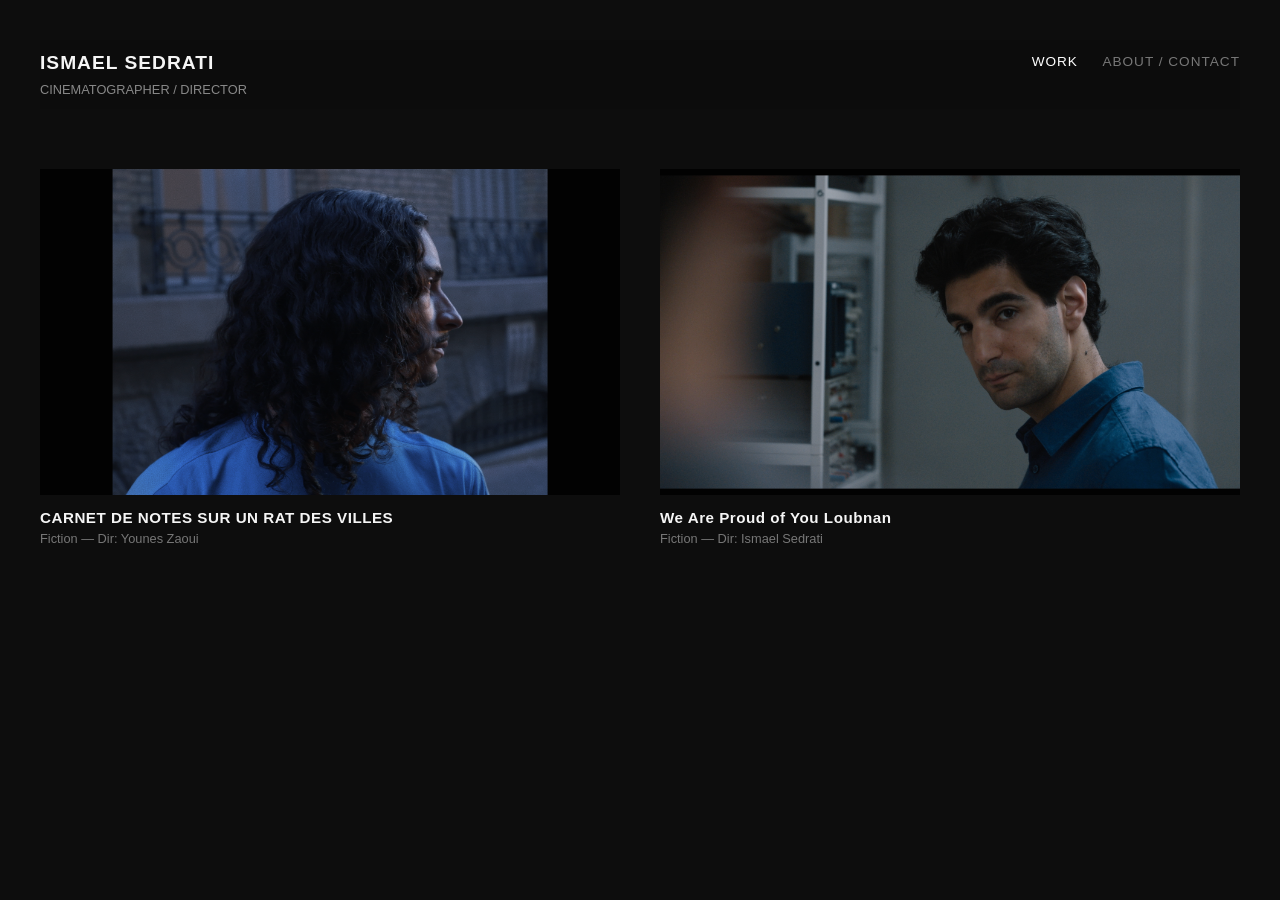
==== index.html @ 2a894cc1 "Add width attribute to about section image" ====
<!DOCTYPE html>
<html lang="fr">
<head>
  <meta charset="UTF-8">
  <meta name="viewport" content="width=device-width, initial-scale=1.0">
  <title>Ismael Sedrati — Cinematographer / Director</title>
  <link rel="stylesheet" href="style.css">
</head>
<body>

  <header class="navbar">
    <div class="brand">
      <a href="#">ISMAEL SEDRATI</a>
      <span class="subtitle">CINEMATOGRAPHER / DIRECTOR</span>
    </div>
    <nav class="nav-links">
      <a href="#work" class="active">WORK</a>
      <a href="#about">ABOUT / CONTACT</a>
    </nav>
  </header>

  <main>
    <!-- Section WORK -->
    <section id="work" class="grid-container">
      
      <!-- Carte Projet 1 -->
      <article class="project-card" data-vimeo-id="123456789">
        <div class="media-wrapper">
          <img src="assets/images/Carnet1.png" alt="Titre du Projet">
          <!-- Optionnel : iframe Vimeo qui se charge au survol/clic -->
        </div>
        <div class="project-info">
          <h2 class="project-title">CARNET DE NOTES SUR UN RAT DES VILLES</h2>
          <p class="project-meta">Fiction — Dir: Younes Zaoui</p>
        </div>
      </article>

      <!-- Carte Projet 2 -->
      <article class="project-card" data-vimeo-id="987654321">
        <div class="media-wrapper">
          <img src="assets/images/Loubnan1.jpg" alt="Titre du Projet 2">
        </div>
        <div class="project-info">
          <h2 class="project-title">We Are Proud of You Loubnan</h2>
          <p class="project-meta">Fiction — Dir: Ismael Sedrati</p>
        </div>
      </article>

    </section>

    <!-- Section ABOUT / CONTACT -->
    <section id="about" class="about-section hidden">
      <div class="about-content">
        <img src="assets/images/Photo_Sedrati_Ismael.jpeg" width="100%">
        <p class="bio">
          Ismael Sedrati is a cinematographer and director living in Paris. 
        </p>
        <div class="contact-details">
          <p><strong>Email:</strong> <a href="mailto:ismaelsedrati@protonmail.com">ismaelsedrati@protonmail.com</a></p>
          <p><strong>Phone:</strong> +33 6 34 36 60 72</p>
          <p><strong>Instagram:</strong> <a href="https://instagram.com" target="_blank">@ismaelsedrati</a></p>
        </div>
      </div>
    </section>
  </main>

  <!-- Modal Lecteur Vidéo (Vimeo Embed) -->
  <div id="video-modal" class="modal hidden">
    <button class="close-btn">&times;</button>
    <div class="modal-content">
      <iframe id="vimeo-player" src="" frameborder="0" allow="autoplay; fullscreen" allowfullscreen></iframe>
    </div>
  </div>

  <script src="script.js"></script>
</body>
</html>
---- style.css ----
/* Reset & Base */
* {
  margin: 0;
  padding: 0;
  box-sizing: border-box;
}

body {
  background-color: #0d0d0d;
  color: #f5f5f5;
  font-family: -apple-system, BlinkMacSystemFont, "Segoe UI", Roboto, Helvetica, Arial, sans-serif;
  line-height: 1.4;
  padding: 40px;
}

a {
  color: inherit;
  text-decoration: none;
}

/* Header & Nav */
.navbar {
  display: flex;
  justify-content: space-between;
  align-items: flex-start;
  margin-bottom: 60px;
  position: sticky;
  top: 0;
  background-color: rgba(13, 13, 13, 0.9);
  padding: 10px 0;
  z-index: 100;
}

.brand a {
  font-size: 1.2rem;
  font-weight: 700;
  letter-spacing: 1px;
}

.subtitle {
  display: block;
  font-size: 0.8rem;
  color: #888;
  margin-top: 4px;
}

.nav-links a {
  margin-left: 20px;
  font-size: 0.85rem;
  letter-spacing: 1px;
  color: #777;
  transition: color 0.3s ease;
}

.nav-links a:hover,
.nav-links a.active {
  color: #fff;
}

/* Portfolio Grid */
.grid-container {
  display: grid;
  grid-template-columns: repeat(auto-fill, minmax(450px, 1fr));
  gap: 40px;
}

.project-card {
  cursor: pointer;
}

.media-wrapper {
  width: 100%;
  aspect-ratio: 16 / 9;
  overflow: hidden;
  background-color: #1a1a1a;
  margin-bottom: 12px;
}

.media-wrapper img {
  width: 100%;
  height: 100%;
  object-fit: cover;
  transition: transform 0.5s ease, opacity 0.3s ease;
  opacity: 0.9;
}

.project-card:hover .media-wrapper img {
  transform: scale(1.02);
  opacity: 1;
}

.project-title {
  font-size: 0.95rem;
  font-weight: 600;
  letter-spacing: 0.5px;
}

.project-meta {
  font-size: 0.8rem;
  color: #777;
  margin-top: 2px;
}

/* About Section */
.hidden {
  display: none !important;
}

.about-section {
  max-width: 600px;
  margin-top: 40px;
}

.bio {
  font-size: 1.1rem;
  color: #ccc;
  margin-bottom: 30px;
}

.contact-details p {
  font-size: 0.9rem;
  margin-bottom: 8px;
  color: #aaa;
}

.contact-details a {
  color: #fff;
}

/* Modal Vidéo */
.modal {
  position: fixed;
  top: 0;
  left: 0;
  width: 100vw;
  height: 100vh;
  background-color: rgba(0, 0, 0, 0.95);
  display: flex;
  justify-content: center;
  align-items: center;
  z-index: 1000;
}

.close-btn {
  position: absolute;
  top: 30px;
  right: 40px;
  background: none;
  border: none;
  color: #fff;
  font-size: 2.5rem;
  cursor: pointer;
}

.modal-content {
  width: 80%;
  max-width: 1100px;
  aspect-ratio: 16 / 9;
}

.modal-content iframe {
  width: 100%;
  height: 100%;
}

/* Mobile responsive */
@media (max-width: 768px) {
  body {
    padding: 20px;
  }
  .grid-container {
    grid-template-columns: 1fr;
    gap: 30px;
  }
}
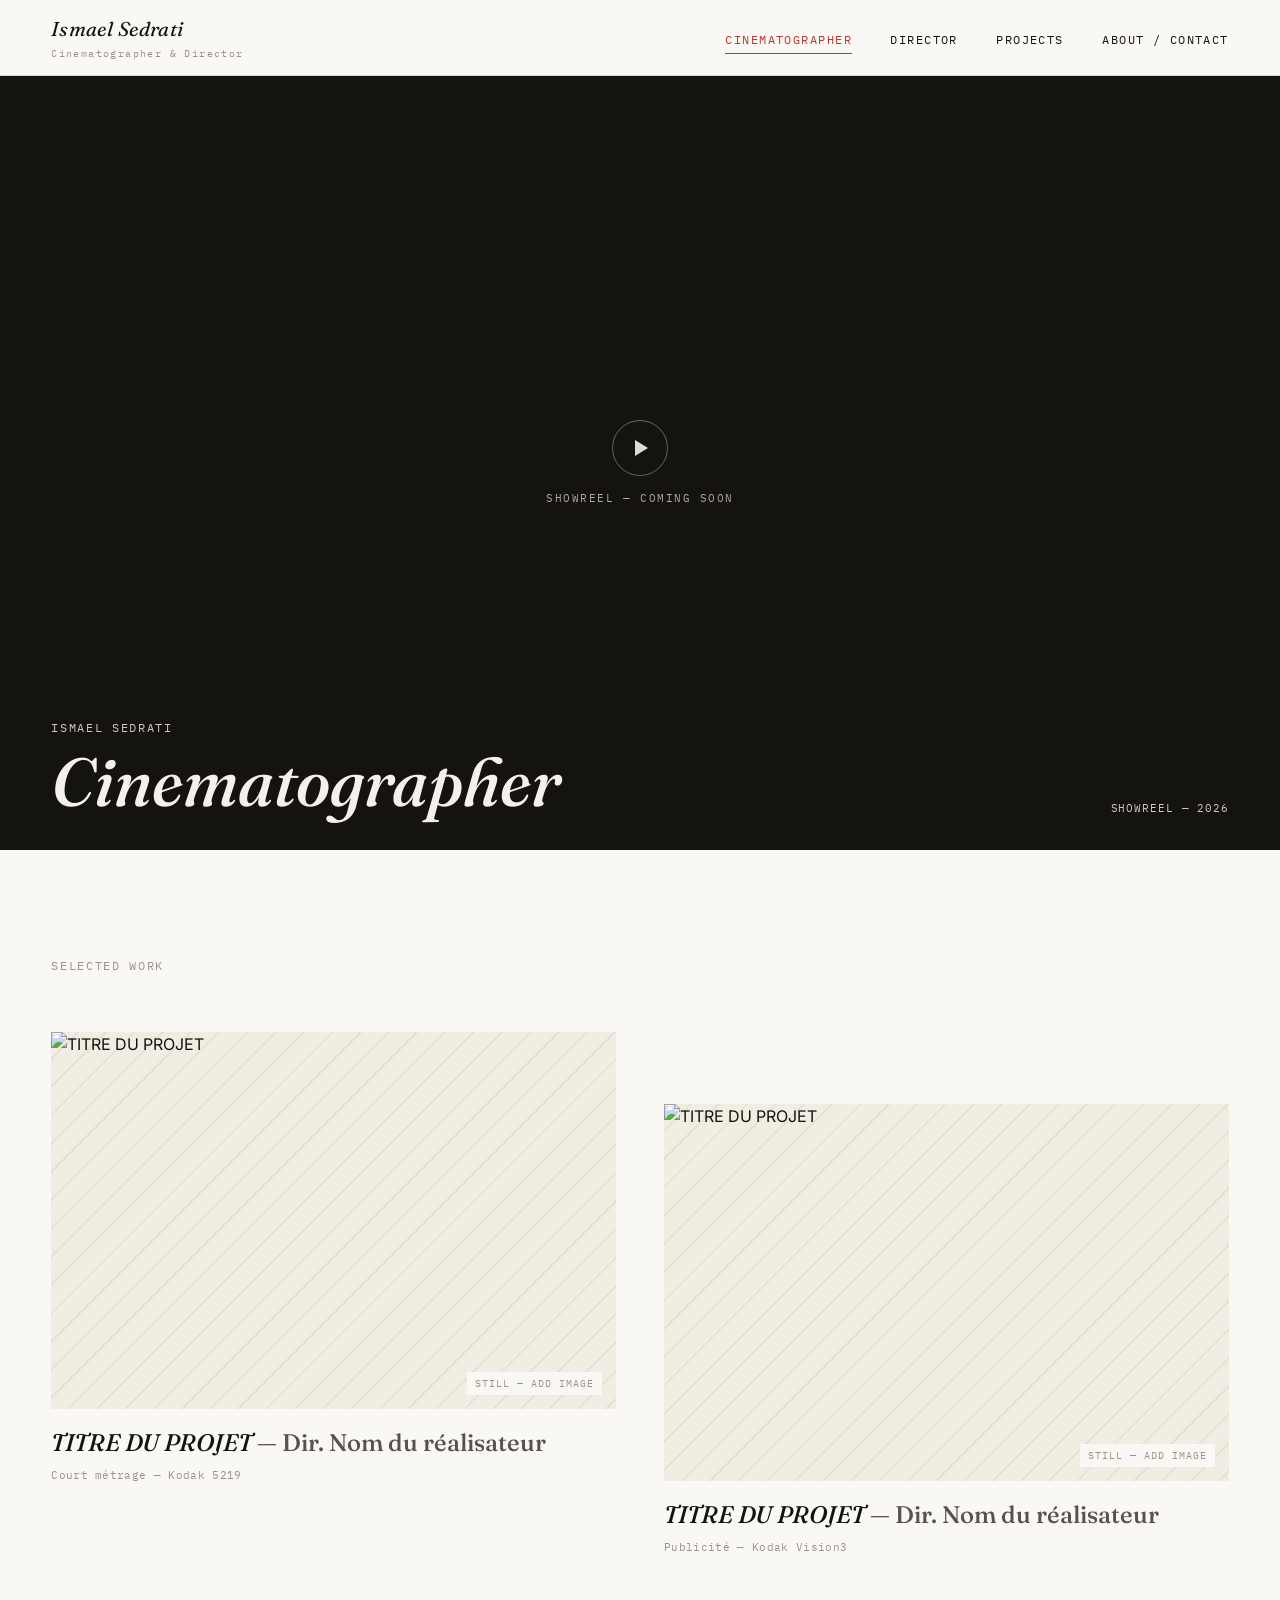
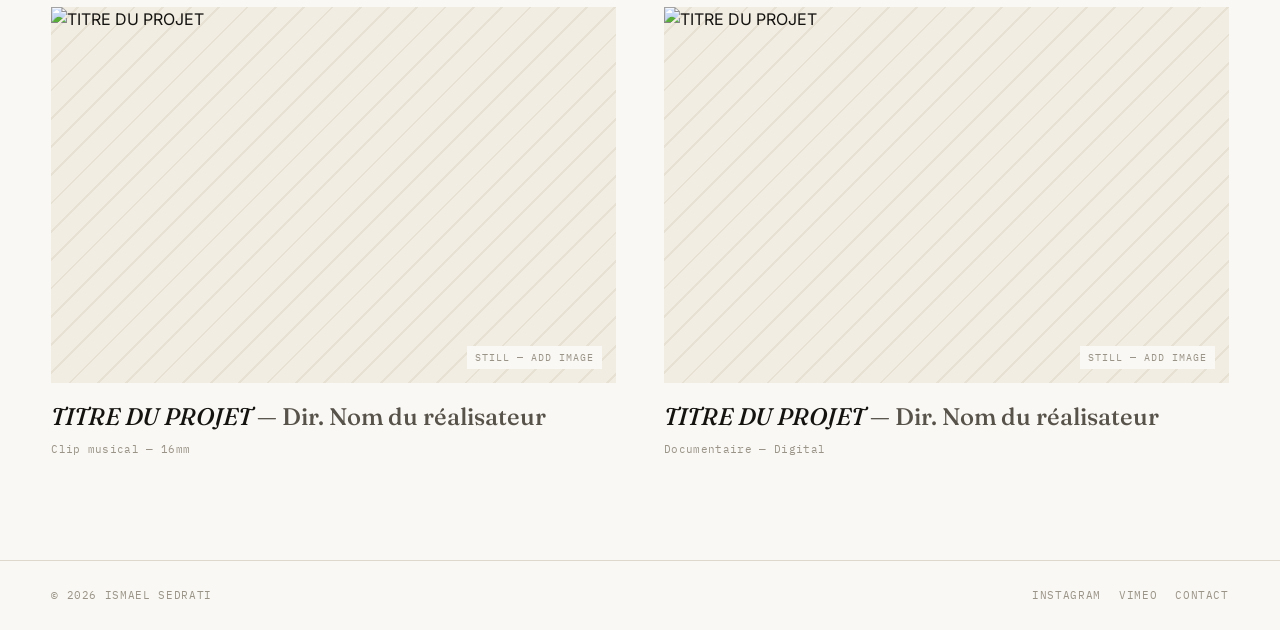
==== commit 0184526a: "Remove 'Projets' heading from selected work section" ====
--- a/index.html
+++ b/index.html
@@ -1,77 +1,72 @@
+
 <!DOCTYPE html>
 <html lang="fr">
 <head>
-  <meta charset="UTF-8">
-  <meta name="viewport" content="width=device-width, initial-scale=1.0">
-  <title>Ismael Sedrati — Cinematographer / Director</title>
-  <link rel="stylesheet" href="style.css">
+<meta charset="UTF-8">
+<meta name="viewport" content="width=device-width, initial-scale=1.0">
+<title>Ismael Sedrati — Cinematographer</title>
+<meta name="description" content="Ismael Sedrati, directeur de la photographie. Bande démo, projets et collaborations.">
+<link rel="preconnect" href="https://fonts.googleapis.com">
+<link rel="preconnect" href="https://fonts.gstatic.com" crossorigin>
+<link href="https://fonts.googleapis.com/css2?family=Fraunces:ital,wght@0,400;0,500;1,500&family=Inter:wght@400;500&family=IBM+Plex+Mono:wght@400;500&display=swap" rel="stylesheet">
+<link rel="stylesheet" href="css/style.css">
 </head>
 <body>
 
-  <header class="navbar">
-    <div class="brand">
-      <a href="#">ISMAEL SEDRATI</a>
-      <span class="subtitle">CINEMATOGRAPHER / DIRECTOR</span>
+<nav class="site-nav">
+  <a class="brand" href="index.html">Ismael Sedrati<span>Cinematographer &amp; Director</span></a>
+  <button class="nav-toggle" aria-expanded="false" aria-label="Menu">Menu</button>
+  <ul class="nav-links">
+    <li><a href="index.html" aria-current="page">Cinematographer</a></li>
+    <li><a href="director.html">Director</a></li>
+    <li><a href="projects.html">Projects</a></li>
+    <li><a href="about.html">About / Contact</a></li>
+  </ul>
+</nav>
+
+<!-- ============ SHOWREEL ============
+  Dépose ton fichier vidéo dans assets/video/showreel.mp4
+  (et idéalement un .webm en plus pour la compatibilité)
+  Tant qu'il n'y a pas de fichier, un écran "Showreel coming soon"
+  s'affiche automatiquement à la place.
+-->
+<header class="hero">
+  <video autoplay muted loop playsinline poster="assets/img/showreel-poster.jpg">
+    <source src="assets/video/showreel.mp4" type="video/mp4">
+  </video>
+  <div class="hero-placeholder">
+    <div class="ring"></div>
+    <span>Showreel — coming soon</span>
+  </div>
+  <div class="hero-copy">
+    <div>
+      <span class="hero-eyebrow">Ismael Sedrati</span>
+      <h1>Cinematographer</h1>
     </div>
-    <nav class="nav-links">
-      <a href="#work" class="active">WORK</a>
-      <a href="#about">ABOUT / CONTACT</a>
-    </nav>
-  </header>
+    <div class="hero-meta">Showreel — 2026</div>
+  </div>
+</header>
 
-  <main>
-    <!-- Section WORK -->
-    <section id="work" class="grid-container">
-      
-      <!-- Carte Projet 1 -->
-      <article class="project-card" data-vimeo-id="123456789">
-        <div class="media-wrapper">
-          <img src="assets/images/Carnet1.png" alt="Titre du Projet">
-          <!-- Optionnel : iframe Vimeo qui se charge au survol/clic -->
-        </div>
-        <div class="project-info">
-          <h2 class="project-title">CARNET DE NOTES SUR UN RAT DES VILLES</h2>
-          <p class="project-meta">Fiction — Dir: Younes Zaoui</p>
-        </div>
-      </article>
+<section class="section">
+  <div class="section-head">
+    <span class="eyebrow">Selected work</span>
+  </div>
+  <div class="work-grid" id="work-grid"></div>
+</section>
 
-      <!-- Carte Projet 2 -->
-      <article class="project-card" data-vimeo-id="987654321">
-        <div class="media-wrapper">
-          <img src="assets/images/Loubnan1.jpg" alt="Titre du Projet 2">
-        </div>
-        <div class="project-info">
-          <h2 class="project-title">We Are Proud of You Loubnan</h2>
-          <p class="project-meta">Fiction — Dir: Ismael Sedrati</p>
-        </div>
-      </article>
+<footer class="site-footer">
+  <span>© <span id="year"></span> Ismael Sedrati</span>
+  <div class="socials">
+    <a href="#" target="_blank" rel="noopener">Instagram</a>
+    <a href="#" target="_blank" rel="noopener">Vimeo</a>
+    <a href="about.html">Contact</a>
+  </div>
+</footer>
 
-    </section>
-
-    <!-- Section ABOUT / CONTACT -->
-    <section id="about" class="about-section hidden">
-      <div class="about-content">
-        <img src="assets/images/Photo_Sedrati_Ismael.jpeg" width="100%">
-        <p class="bio">
-          Ismael Sedrati is a cinematographer and director living in Paris. 
-        </p>
-        <div class="contact-details">
-          <p><strong>Email:</strong> <a href="mailto:ismaelsedrati@protonmail.com">ismaelsedrati@protonmail.com</a></p>
-          <p><strong>Phone:</strong> +33 6 34 36 60 72</p>
-          <p><strong>Instagram:</strong> <a href="https://instagram.com" target="_blank">@ismaelsedrati</a></p>
-        </div>
-      </div>
-    </section>
-  </main>
-
-  <!-- Modal Lecteur Vidéo (Vimeo Embed) -->
-  <div id="video-modal" class="modal hidden">
-    <button class="close-btn">&times;</button>
-    <div class="modal-content">
-      <iframe id="vimeo-player" src="" frameborder="0" allow="autoplay; fullscreen" allowfullscreen></iframe>
-    </div>
-  </div>
-
-  <script src="script.js"></script>
+<script src="data/projects-cinema.js"></script>
+<script src="data/projects-director.js"></script>
+<script src="data/projects-research.js"></script>
+<script src="js/main.js"></script>
+<script>document.getElementById('year').textContent = new Date().getFullYear();</script>
 </body>
 </html>
--- a/css/style.css
+++ b/css/style.css
@@ -0,0 +1,363 @@
+/* =====================================================
+   ISMAEL SEDRATI — Cinematographer / Director
+   Design tokens
+   ===================================================== */
+:root{
+  --paper:        #faf8f4;
+  --paper-raised: #f1ede3;
+  --ink:          #151310;
+  --ink-soft:     #57524a;
+  --ink-faint:    #9a9488;
+  --line:         #ddd7cc;
+  --accent:       #b23a2e;
+
+  --font-display: 'Fraunces', 'Iowan Old Style', Georgia, serif;
+  --font-body:    'Inter', -apple-system, BlinkMacSystemFont, sans-serif;
+  --font-mono:    'IBM Plex Mono', ui-monospace, SFMono-Regular, monospace;
+
+  --nav-h: 76px;
+  --gutter: clamp(20px, 4vw, 56px);
+  --maxw: 1320px;
+}
+
+*,*::before,*::after{ box-sizing:border-box; }
+html{ scroll-behavior:smooth; }
+body{
+  margin:0;
+  background:var(--paper);
+  color:var(--ink);
+  font-family:var(--font-body);
+  font-size:16px;
+  line-height:1.5;
+  -webkit-font-smoothing:antialiased;
+}
+img,video{ display:block; max-width:100%; }
+a{ color:inherit; text-decoration:none; }
+ul{ list-style:none; margin:0; padding:0; }
+button{ font:inherit; background:none; border:0; cursor:pointer; color:inherit; }
+
+.eyebrow{
+  font-family:var(--font-mono);
+  font-size:12px;
+  letter-spacing:.14em;
+  text-transform:uppercase;
+  color:var(--ink-faint);
+}
+
+/* focus visibility */
+a:focus-visible, button:focus-visible{
+  outline:2px solid var(--accent);
+  outline-offset:3px;
+}
+
+@media (prefers-reduced-motion: reduce){
+  *{ animation-duration:.001ms !important; transition-duration:.001ms !important; scroll-behavior:auto !important; }
+}
+
+/* =====================================================
+   NAV
+   ===================================================== */
+.site-nav{
+  position:sticky; top:0; z-index:50;
+  height:var(--nav-h);
+  display:flex; align-items:center; justify-content:space-between;
+  padding:0 var(--gutter);
+  background:rgba(250,248,244,.92);
+  backdrop-filter:blur(6px);
+  border-bottom:1px solid var(--line);
+}
+.site-nav .brand{
+  font-family:var(--font-display);
+  font-style:italic;
+  font-size:20px;
+  letter-spacing:.01em;
+}
+.site-nav .brand span{
+  display:block;
+  font-family:var(--font-mono);
+  font-style:normal;
+  font-size:10px;
+  letter-spacing:.14em;
+  color:var(--ink-faint);
+  margin-top:2px;
+}
+.nav-links{ display:flex; gap:clamp(18px,3vw,40px); }
+.nav-links a{
+  font-family:var(--font-mono);
+  font-size:12px;
+  letter-spacing:.12em;
+  text-transform:uppercase;
+  padding:6px 0;
+  border-bottom:1px solid transparent;
+  transition:border-color .2s ease, color .2s ease;
+}
+.nav-links a:hover,
+.nav-links a[aria-current="page"]{
+  color:var(--accent);
+  border-color:var(--accent);
+}
+.nav-toggle{ display:none; }
+
+@media (max-width: 720px){
+  .nav-links{
+    position:fixed; inset:var(--nav-h) 0 0 0;
+    background:var(--paper);
+    flex-direction:column; gap:0;
+    padding:8px var(--gutter);
+    transform:translateY(-8px);
+    opacity:0; pointer-events:none;
+    transition:opacity .2s ease, transform .2s ease;
+  }
+  .nav-links.is-open{ opacity:1; pointer-events:auto; transform:translateY(0); }
+  .nav-links a{
+    padding:16px 0; border-bottom:1px solid var(--line); width:100%;
+  }
+  .nav-toggle{
+    display:block; font-family:var(--font-mono); font-size:12px; letter-spacing:.1em; text-transform:uppercase;
+  }
+}
+
+/* =====================================================
+   HERO / SHOWREEL (index.html)
+   ===================================================== */
+.hero{
+  position:relative;
+  height:min(86vh, 900px);
+  min-height:460px;
+  overflow:hidden;
+  background:var(--ink);
+}
+.hero video{
+  position:absolute; inset:0;
+  width:100%; height:100%; object-fit:cover;
+  opacity:.92;
+}
+.hero::after{
+  content:"";
+  position:absolute; inset:0;
+  background:linear-gradient(180deg, rgba(21,19,16,0) 40%, rgba(21,19,16,.75) 100%);
+}
+.hero-copy{
+  position:absolute; left:var(--gutter); right:var(--gutter); bottom:34px;
+  z-index:2;
+  display:flex; align-items:flex-end; justify-content:space-between; gap:24px;
+  color:#f4f1ea;
+}
+.hero-copy h1{
+  margin:0;
+  font-family:var(--font-display);
+  font-style:italic;
+  font-weight:500;
+  font-size:clamp(32px, 5.4vw, 68px);
+  line-height:1.02;
+}
+.hero-copy .hero-eyebrow{
+  font-family:var(--font-mono);
+  font-size:12px; letter-spacing:.14em; text-transform:uppercase;
+  color:#cfc9bd; margin-bottom:10px; display:block;
+}
+.hero-meta{
+  font-family:var(--font-mono);
+  font-size:11px; letter-spacing:.08em; text-transform:uppercase;
+  color:#cfc9bd; text-align:right; white-space:nowrap;
+}
+
+/* placeholder state when no reel file is present yet */
+.hero.hero--noreel video{ display:none; }
+.hero.hero--noreel{
+  background:
+    repeating-linear-gradient(90deg, rgba(21,19,16,.9) 0 14px, rgba(21,19,16,.78) 14px 16px),
+    var(--ink);
+}
+.hero-placeholder{
+  position:absolute; inset:0;
+  display:none;
+  align-items:center; justify-content:center; flex-direction:column; gap:14px;
+  color:#cfc9bd;
+}
+.hero.hero--noreel .hero-placeholder{ display:flex; }
+.hero-placeholder .ring{
+  width:56px; height:56px; border-radius:50%;
+  border:1px solid rgba(244,241,234,.4);
+  display:flex; align-items:center; justify-content:center;
+}
+.hero-placeholder .ring::before{
+  content:"";
+  border-style:solid; border-width:8px 0 8px 13px;
+  border-color:transparent transparent transparent #f4f1ea;
+  margin-left:3px;
+}
+.hero-placeholder span{
+  font-family:var(--font-mono); font-size:11px; letter-spacing:.14em; text-transform:uppercase;
+}
+
+/* =====================================================
+   SECTION HEADINGS
+   ===================================================== */
+.section{ padding:clamp(56px,8vw,110px) var(--gutter); max-width:var(--maxw); margin:0 auto; }
+.section-head{ margin-bottom:clamp(30px,5vw,56px); }
+.section-head h2{
+  font-family:var(--font-display); font-style:italic; font-weight:500;
+  font-size:clamp(28px,4vw,44px); margin:8px 0 0;
+}
+
+/* =====================================================
+   CINEMATOGRAPHY GRID
+   ===================================================== */
+.work-grid{
+  display:grid; grid-template-columns:repeat(2,1fr);
+  gap:clamp(28px,4vw,56px) clamp(24px,4vw,48px);
+}
+@media (max-width:820px){ .work-grid{ grid-template-columns:1fr; } }
+.work-grid .project-card:nth-child(3n+2){ margin-top:clamp(0px,8vw,72px); }
+
+.still-wrap{
+  position:relative;
+  aspect-ratio:3/2;
+  overflow:hidden;
+  background:var(--paper-raised);
+}
+.still-wrap img, .still-wrap video{
+  position:absolute; inset:0; width:100%; height:100%; object-fit:cover;
+}
+.still-wrap .still{ transition:opacity .35s ease; }
+.still-wrap .preview{ opacity:0; transition:opacity .35s ease; }
+.project-card:hover .preview{ opacity:1; }
+.project-card:hover .still{ opacity:0; }
+
+.still-wrap.is-placeholder{
+  background:
+    repeating-linear-gradient(135deg, var(--paper-raised) 0 18px, #e7e1d3 18px 20px);
+}
+.still-wrap.is-placeholder::before{
+  content:"STILL — ADD IMAGE";
+  position:absolute; inset:auto 14px 14px auto;
+  font-family:var(--font-mono); font-size:10px; letter-spacing:.1em;
+  color:var(--ink-faint); background:var(--paper); padding:4px 8px;
+}
+.still-wrap .play-tag{
+  position:absolute; top:14px; right:14px;
+  font-family:var(--font-mono); font-size:10px; letter-spacing:.1em; text-transform:uppercase;
+  color:#f4f1ea; background:rgba(21,19,16,.55); padding:4px 8px;
+  opacity:0; transition:opacity .25s ease;
+}
+.project-card:hover .play-tag{ opacity:1; }
+
+.project-card a.card-link{ display:block; }
+.project-meta{ padding-top:16px; }
+.project-meta h3{
+  font-family:var(--font-display); font-style:italic; font-weight:500;
+  font-size:clamp(19px,2vw,24px); margin:0 0 4px;
+}
+.project-meta .director-credit{ color:var(--ink-soft); font-style:normal; }
+.project-meta .tech{
+  font-family:var(--font-mono); font-size:11px; letter-spacing:.03em;
+  color:var(--ink-faint); margin-top:6px;
+}
+
+/* =====================================================
+   DIRECTOR — feature blocks
+   ===================================================== */
+.feature{
+  display:grid; grid-template-columns:1.1fr .9fr;
+  gap:clamp(28px,5vw,64px);
+  align-items:center;
+  padding:clamp(44px,7vw,84px) 0;
+  border-top:1px solid var(--line);
+}
+.feature:first-of-type{ border-top:0; }
+.feature:nth-of-type(even){ direction:rtl; }
+.feature:nth-of-type(even) > *{ direction:ltr; }
+@media (max-width:860px){
+  .feature{ grid-template-columns:1fr; direction:ltr !important; }
+}
+.feature .still-wrap{ aspect-ratio:16/10; }
+.feature-tag{
+  display:inline-block;
+  font-family:var(--font-mono); font-size:10px; letter-spacing:.12em; text-transform:uppercase;
+  color:var(--accent); border:1px solid var(--accent);
+  padding:5px 10px; margin-bottom:16px;
+}
+.feature h3{
+  font-family:var(--font-display); font-style:italic; font-weight:500;
+  font-size:clamp(26px,3.4vw,40px); margin:0 0 16px; line-height:1.05;
+}
+.feature p.synopsis{ color:var(--ink-soft); max-width:46ch; margin:0 0 22px; }
+.feature .view-link{
+  font-family:var(--font-mono); font-size:12px; letter-spacing:.08em; text-transform:uppercase;
+  border-bottom:1px solid var(--ink); padding-bottom:2px;
+}
+.feature .view-link:hover{ color:var(--accent); border-color:var(--accent); }
+
+/* =====================================================
+   SLATE — technical credits block (signature element)
+   ===================================================== */
+.slate{
+  border:1px solid var(--line);
+  padding:18px 20px;
+  display:grid; grid-template-columns:repeat(auto-fit, minmax(140px,1fr));
+  gap:14px 20px;
+  background:var(--paper-raised);
+  margin:18px 0 0;
+}
+.slate .field .k{
+  font-family:var(--font-mono); font-size:10px; letter-spacing:.1em; text-transform:uppercase;
+  color:var(--ink-faint); display:block; margin-bottom:4px;
+}
+.slate .field .v{ font-family:var(--font-mono); font-size:13px; }
+
+/* =====================================================
+   PROJECT DETAIL (project.html)
+   ===================================================== */
+.detail-head{ padding:44px var(--gutter) 0; max-width:var(--maxw); margin:0 auto; }
+.back-link{
+  font-family:var(--font-mono); font-size:11px; letter-spacing:.1em; text-transform:uppercase;
+  color:var(--ink-soft);
+}
+.back-link:hover{ color:var(--accent); }
+.detail-head h1{
+  font-family:var(--font-display); font-style:italic; font-weight:500;
+  font-size:clamp(32px,5vw,56px); margin:18px 0 6px;
+}
+.detail-head .director-credit{ color:var(--ink-soft); font-family:var(--font-display); font-size:clamp(16px,2vw,20px); }
+.detail-synopsis{ max-width:62ch; color:var(--ink-soft); margin:18px 0 0; }
+.detail-gallery{
+  padding:clamp(40px,6vw,72px) var(--gutter);
+  max-width:var(--maxw); margin:0 auto;
+  display:flex; flex-direction:column; gap:clamp(20px,3vw,36px);
+}
+.detail-gallery .still-wrap{ aspect-ratio:auto; height:clamp(280px,60vh,720px); }
+
+/* =====================================================
+   ABOUT / CONTACT
+   ===================================================== */
+.about-grid{
+  display:grid; grid-template-columns:1fr 1fr; gap:clamp(30px,6vw,80px);
+  align-items:start;
+}
+@media (max-width:760px){ .about-grid{ grid-template-columns:1fr; } }
+.about-grid p{ color:var(--ink-soft); max-width:52ch; }
+.about-grid .portrait{ aspect-ratio:4/5; }
+.contact-list{ margin-top:28px; }
+.contact-list li{
+  border-top:1px solid var(--line);
+  padding:14px 0;
+  display:flex; justify-content:space-between; align-items:baseline;
+}
+.contact-list li:last-child{ border-bottom:1px solid var(--line); }
+.contact-list .k{ font-family:var(--font-mono); font-size:11px; letter-spacing:.1em; text-transform:uppercase; color:var(--ink-faint); }
+.contact-list a{ font-family:var(--font-display); font-style:italic; font-size:18px; }
+.contact-list a:hover{ color:var(--accent); }
+
+/* =====================================================
+   FOOTER
+   ===================================================== */
+.site-footer{
+  border-top:1px solid var(--line);
+  padding:26px var(--gutter);
+  display:flex; justify-content:space-between; align-items:center; gap:16px; flex-wrap:wrap;
+  font-family:var(--font-mono); font-size:11px; letter-spacing:.06em; text-transform:uppercase;
+  color:var(--ink-faint);
+}
+.site-footer .socials{ display:flex; gap:18px; }
+.site-footer a:hover{ color:var(--accent); }
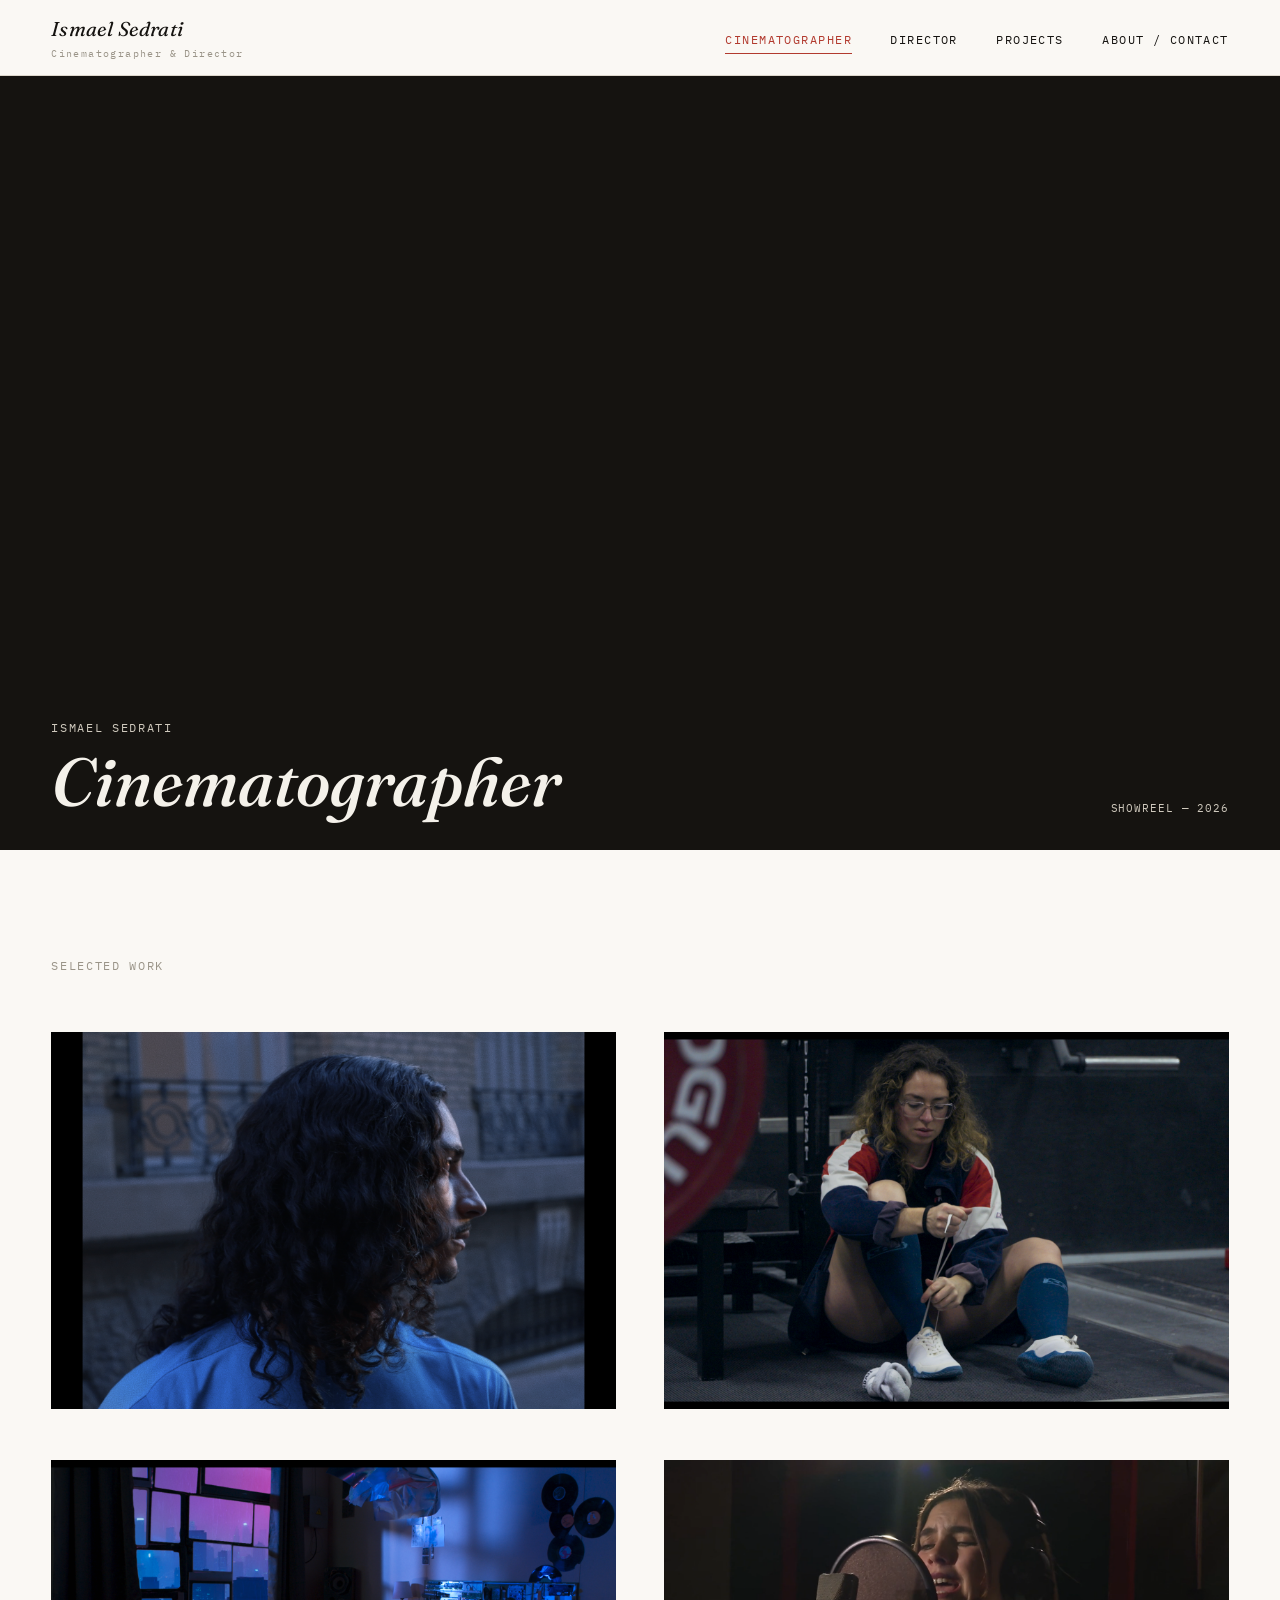
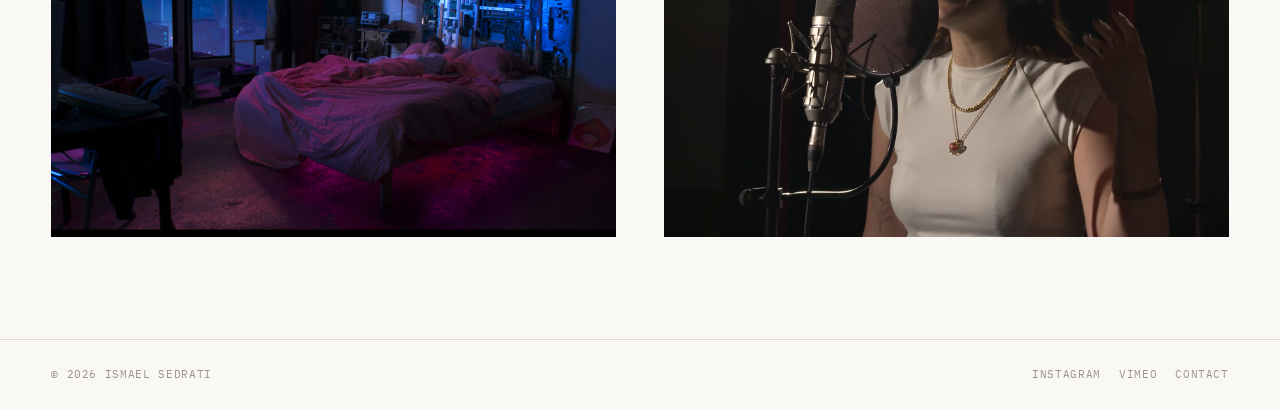
==== commit 268bd654: "Replace video tag with Vimeo iframe for showreel" ====
--- a/index.html
+++ b/index.html
@@ -31,9 +31,12 @@
   s'affiche automatiquement à la place.
 -->
 <header class="hero">
-  <video autoplay muted loop playsinline poster="assets/img/showreel-poster.jpg">
-    <source src="assets/video/showreel.mp4" type="video/mp4">
-  </video>
+<iframe
+  src="https://player.vimeo.com/video/1223077782?background=1&autoplay=1&loop=1&muted=1"
+  frameborder="0"
+  allow="autoplay; fullscreen"
+  title="Showreel">
+</iframe>
   <div class="hero-placeholder">
     <div class="ring"></div>
     <span>Showreel — coming soon</span>
--- a/css/style.css
+++ b/css/style.css
@@ -209,7 +209,6 @@
   gap:clamp(28px,4vw,56px) clamp(24px,4vw,48px);
 }
 @media (max-width:820px){ .work-grid{ grid-template-columns:1fr; } }
-.work-grid .project-card:nth-child(3n+2){ margin-top:clamp(0px,8vw,72px); }
 
 .still-wrap{
   position:relative;
@@ -326,8 +325,19 @@
   max-width:var(--maxw); margin:0 auto;
   display:flex; flex-direction:column; gap:clamp(20px,3vw,36px);
 }
-.detail-gallery .still-wrap{ aspect-ratio:auto; height:clamp(280px,60vh,720px); }
-
+.detail-gallery .still-wrap{
+  position:static;
+  height:auto;
+  aspect-ratio:auto;
+  background:none;
+}
+.detail-gallery .still-wrap img,
+.detail-gallery .still-wrap video{
+  position:static;
+  width:100%;
+  height:auto;
+  object-fit:contain;
+}
 /* =====================================================
    ABOUT / CONTACT
    ===================================================== */
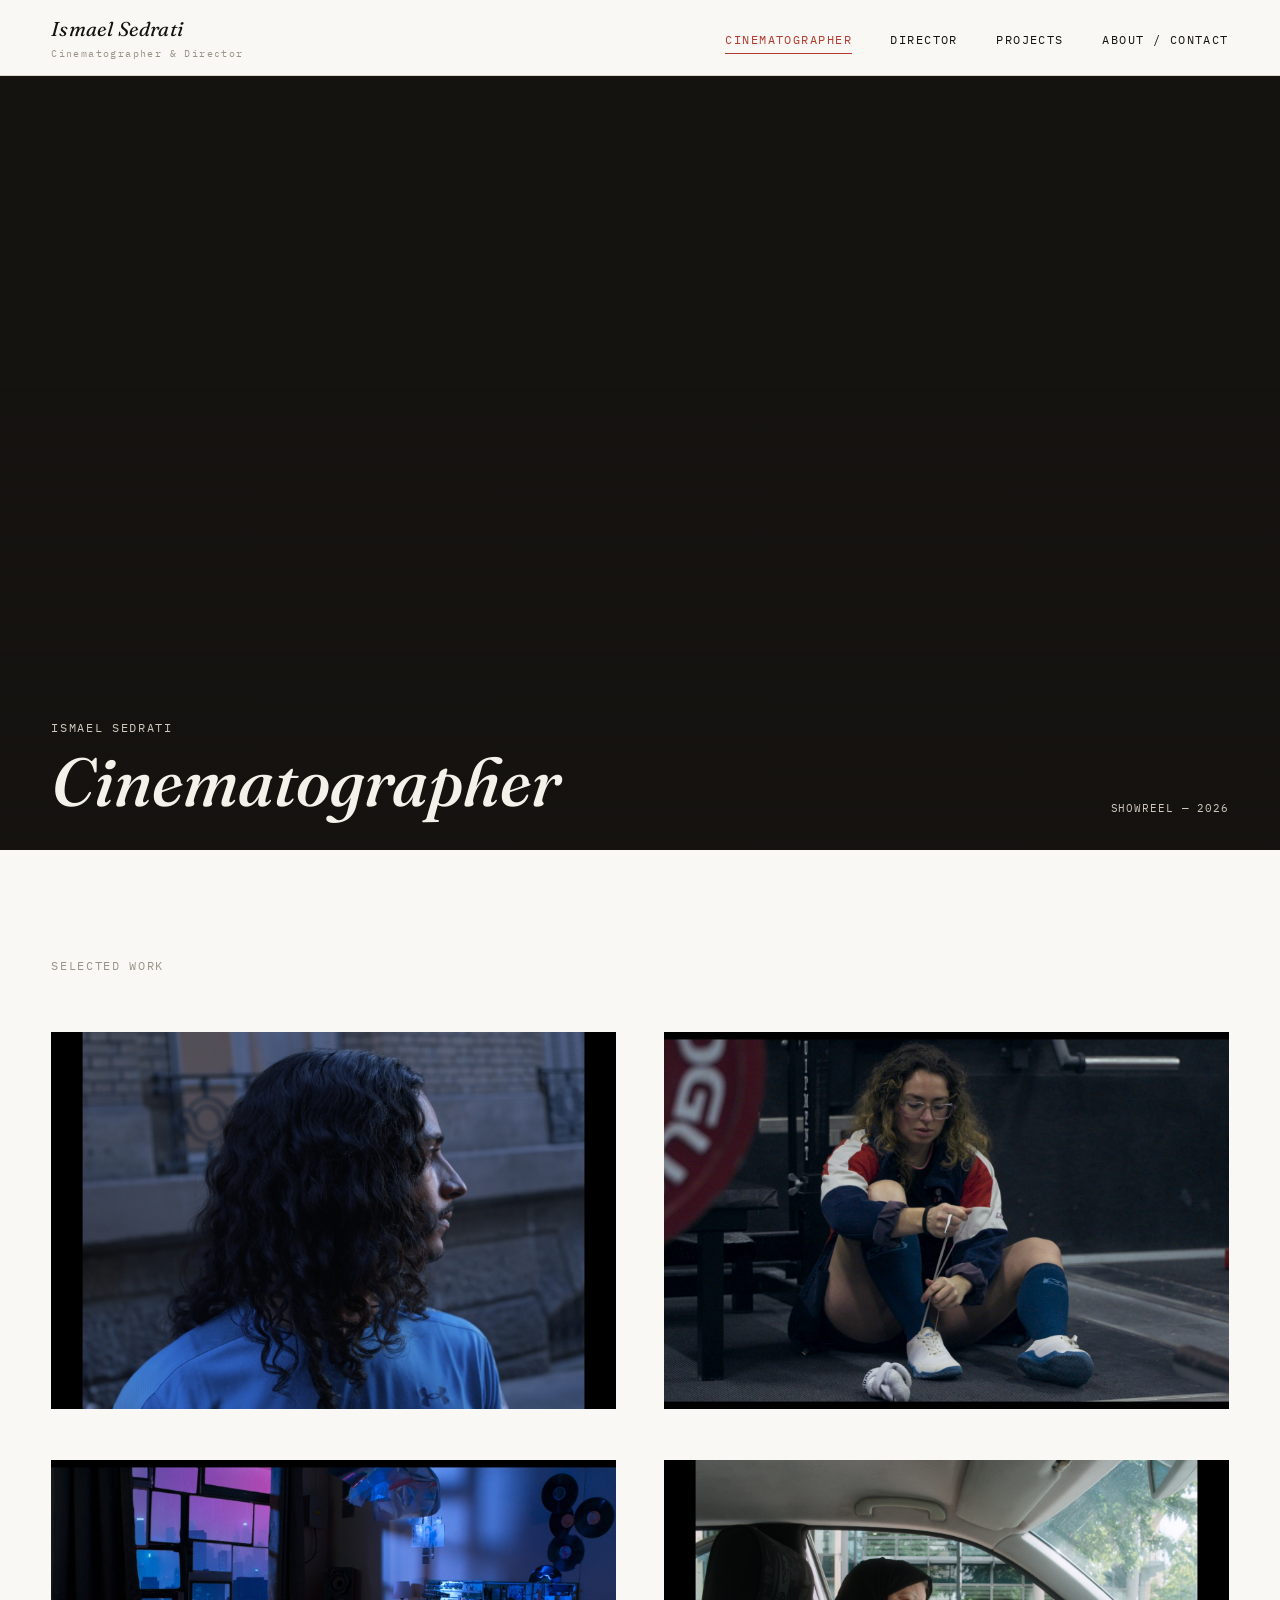
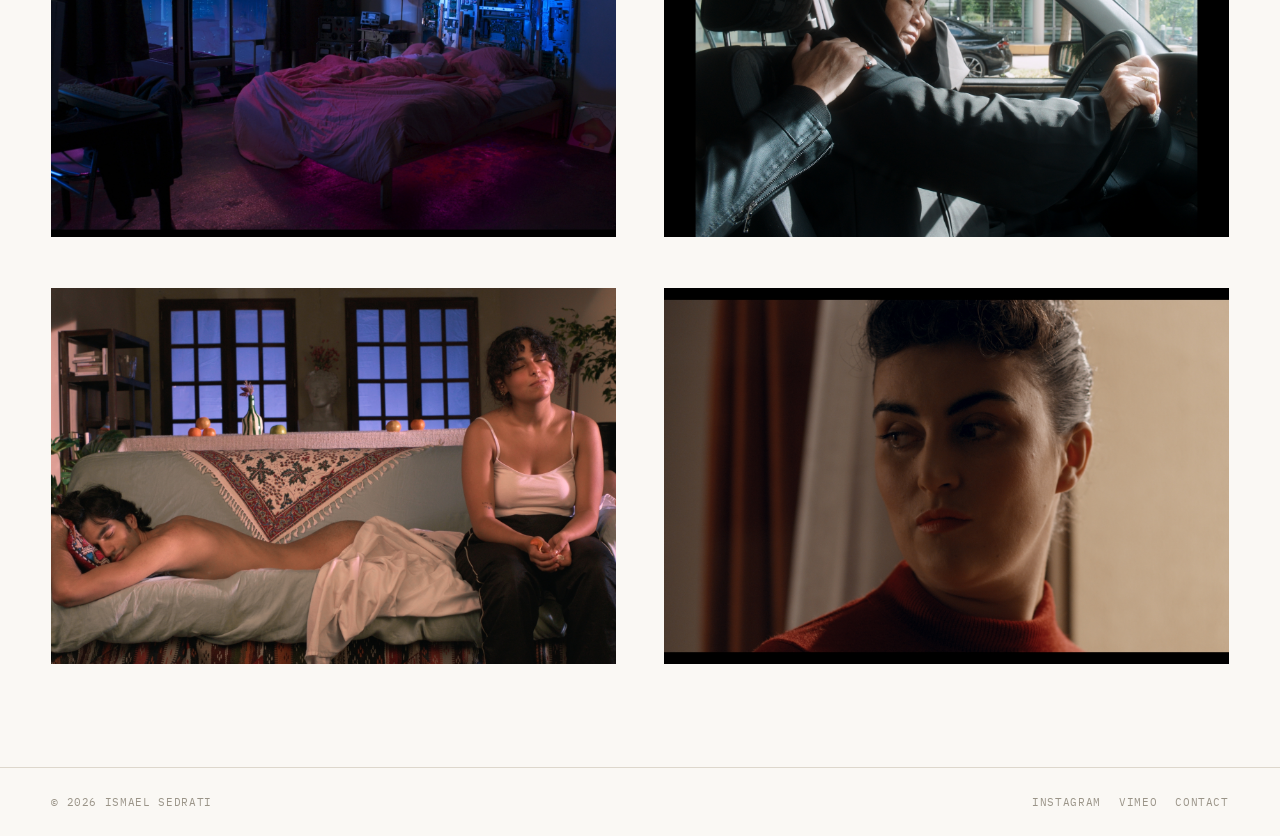
==== commit 2ebf24e0: "Change Vimeo iframe background parameter to 0" ====
--- a/index.html
+++ b/index.html
@@ -32,7 +32,7 @@
 -->
 <header class="hero">
 <iframe
-  src="https://player.vimeo.com/video/1223077782?background=1&autoplay=1&loop=1&muted=1"
+  src="https://player.vimeo.com/video/1223077782?background=0&autoplay=1&loop=1&muted=1"
   frameborder="0"
   allow="autoplay; fullscreen"
   title="Showreel">
--- a/css/style.css
+++ b/css/style.css
@@ -62,8 +62,6 @@
   height:var(--nav-h);
   display:flex; align-items:center; justify-content:space-between;
   padding:0 var(--gutter);
-  background:rgba(250,248,244,.92);
-  backdrop-filter:blur(6px);
   border-bottom:1px solid var(--line);
 }
 .site-nav .brand{
@@ -112,6 +110,14 @@
   .nav-links a{
     padding:16px 0; border-bottom:1px solid var(--line); width:100%;
   }
+  .nav-links a{
+  border-left:3px solid transparent;
+  padding-left:10px;
+   }
+   .nav-links a[aria-current="page"]{
+     border-bottom-color:var(--line);
+     border-left-color:var(--accent);
+   } 
   .nav-toggle{
     display:block; font-family:var(--font-mono); font-size:12px; letter-spacing:.1em; text-transform:uppercase;
   }
@@ -127,10 +133,10 @@
   overflow:hidden;
   background:var(--ink);
 }
-.hero video{
+.hero iframe{
   position:absolute; inset:0;
   width:100%; height:100%; object-fit:cover;
-  opacity:.92;
+  opacity:.92; border:0;
 }
 .hero::after{
   content:"";
@@ -222,7 +228,6 @@
 .still-wrap .still{ transition:opacity .35s ease; }
 .still-wrap .preview{ opacity:0; transition:opacity .35s ease; }
 .project-card:hover .preview{ opacity:1; }
-.project-card:hover .still{ opacity:0; }
 
 .still-wrap.is-placeholder{
   background:
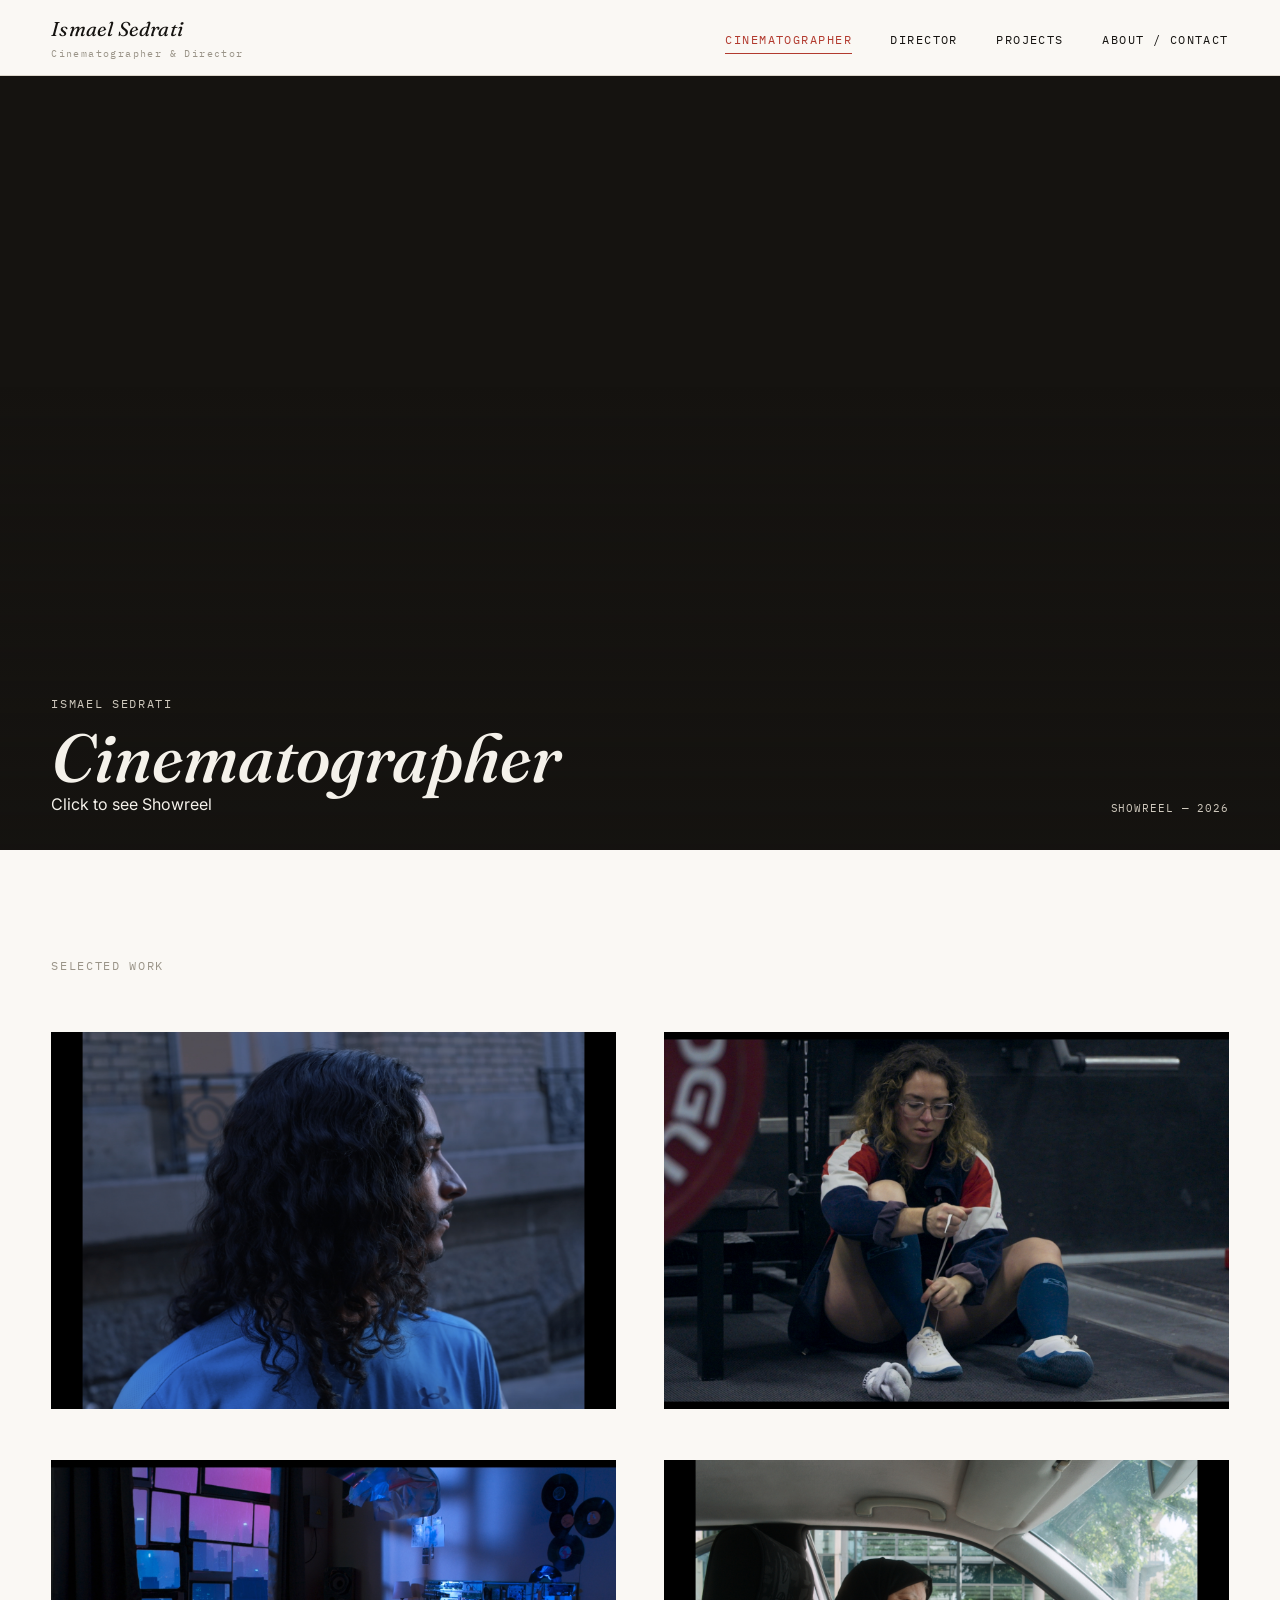
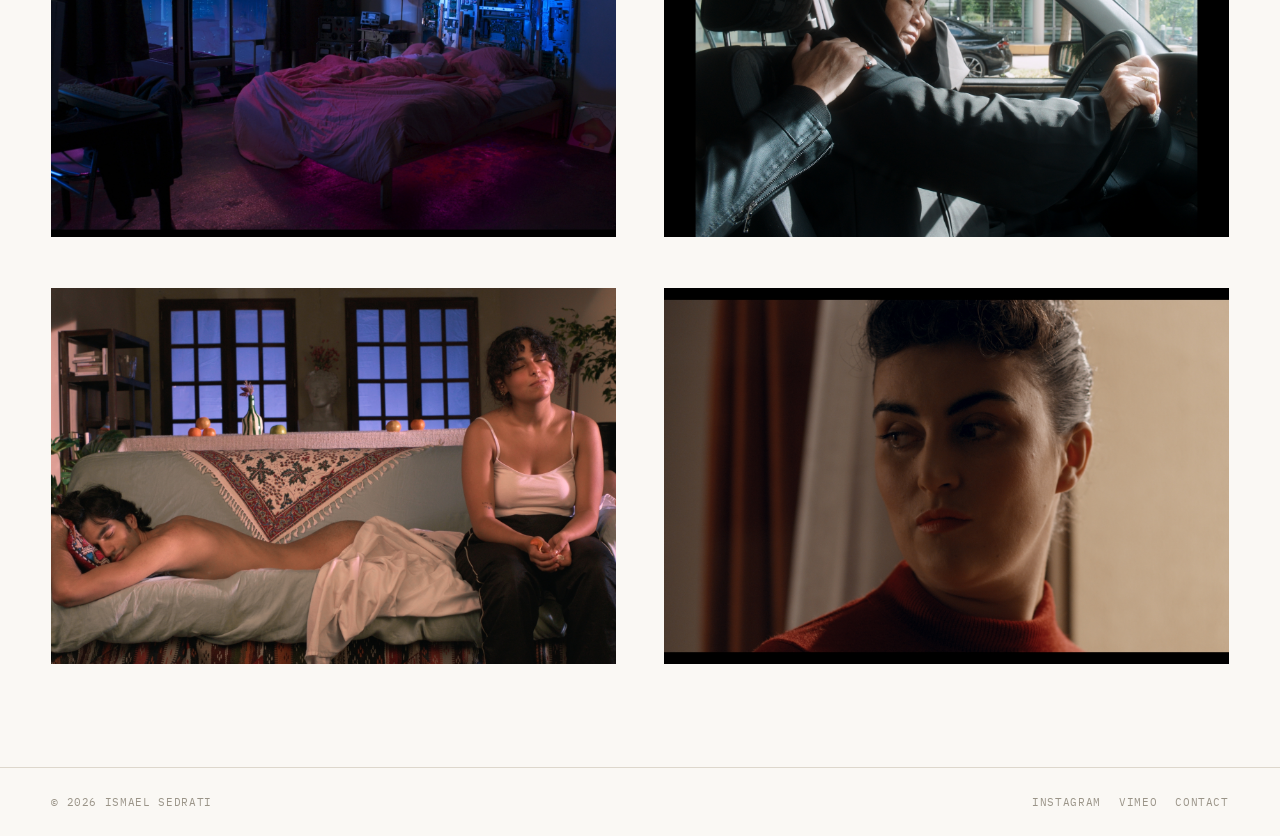
==== commit 12609216: "Modify iframe source and add showreel link Updated iframe source URL for background and added a link" ====
--- a/index.html
+++ b/index.html
@@ -32,7 +32,7 @@
 -->
 <header class="hero">
 <iframe
-  src="https://player.vimeo.com/video/1223077782?background=0&autoplay=1&loop=1&muted=1"
+  src="https://player.vimeo.com/video/1223077782?background=1&autoplay=1&loop=1&muted=1"
   frameborder="0"
   allow="autoplay; fullscreen"
   title="Showreel">
@@ -42,11 +42,12 @@
     <span>Showreel — coming soon</span>
   </div>
   <div class="hero-copy">
-    <div>
-      <span class="hero-eyebrow">Ismael Sedrati</span>
-      <h1>Cinematographer</h1>
-    </div>
-    <div class="hero-meta">Showreel — 2026</div>
+  <div>
+    <span class="hero-eyebrow">Ismael Sedrati</span>
+    <h1>Cinematographer</h1>
+    <a class="hero-reel-link" href="https://vimeo.com/1223077782" target="_blank" rel="noopener">Click to see Showreel</a>
+  </div>
+  <div class="hero-meta">Showreel — 2026</div>
   </div>
 </header>
 
--- a/css/style.css
+++ b/css/style.css
@@ -62,6 +62,7 @@
   height:var(--nav-h);
   display:flex; align-items:center; justify-content:space-between;
   padding:0 var(--gutter);
+  background:var(--paper); 
   border-bottom:1px solid var(--line);
 }
 .site-nav .brand{
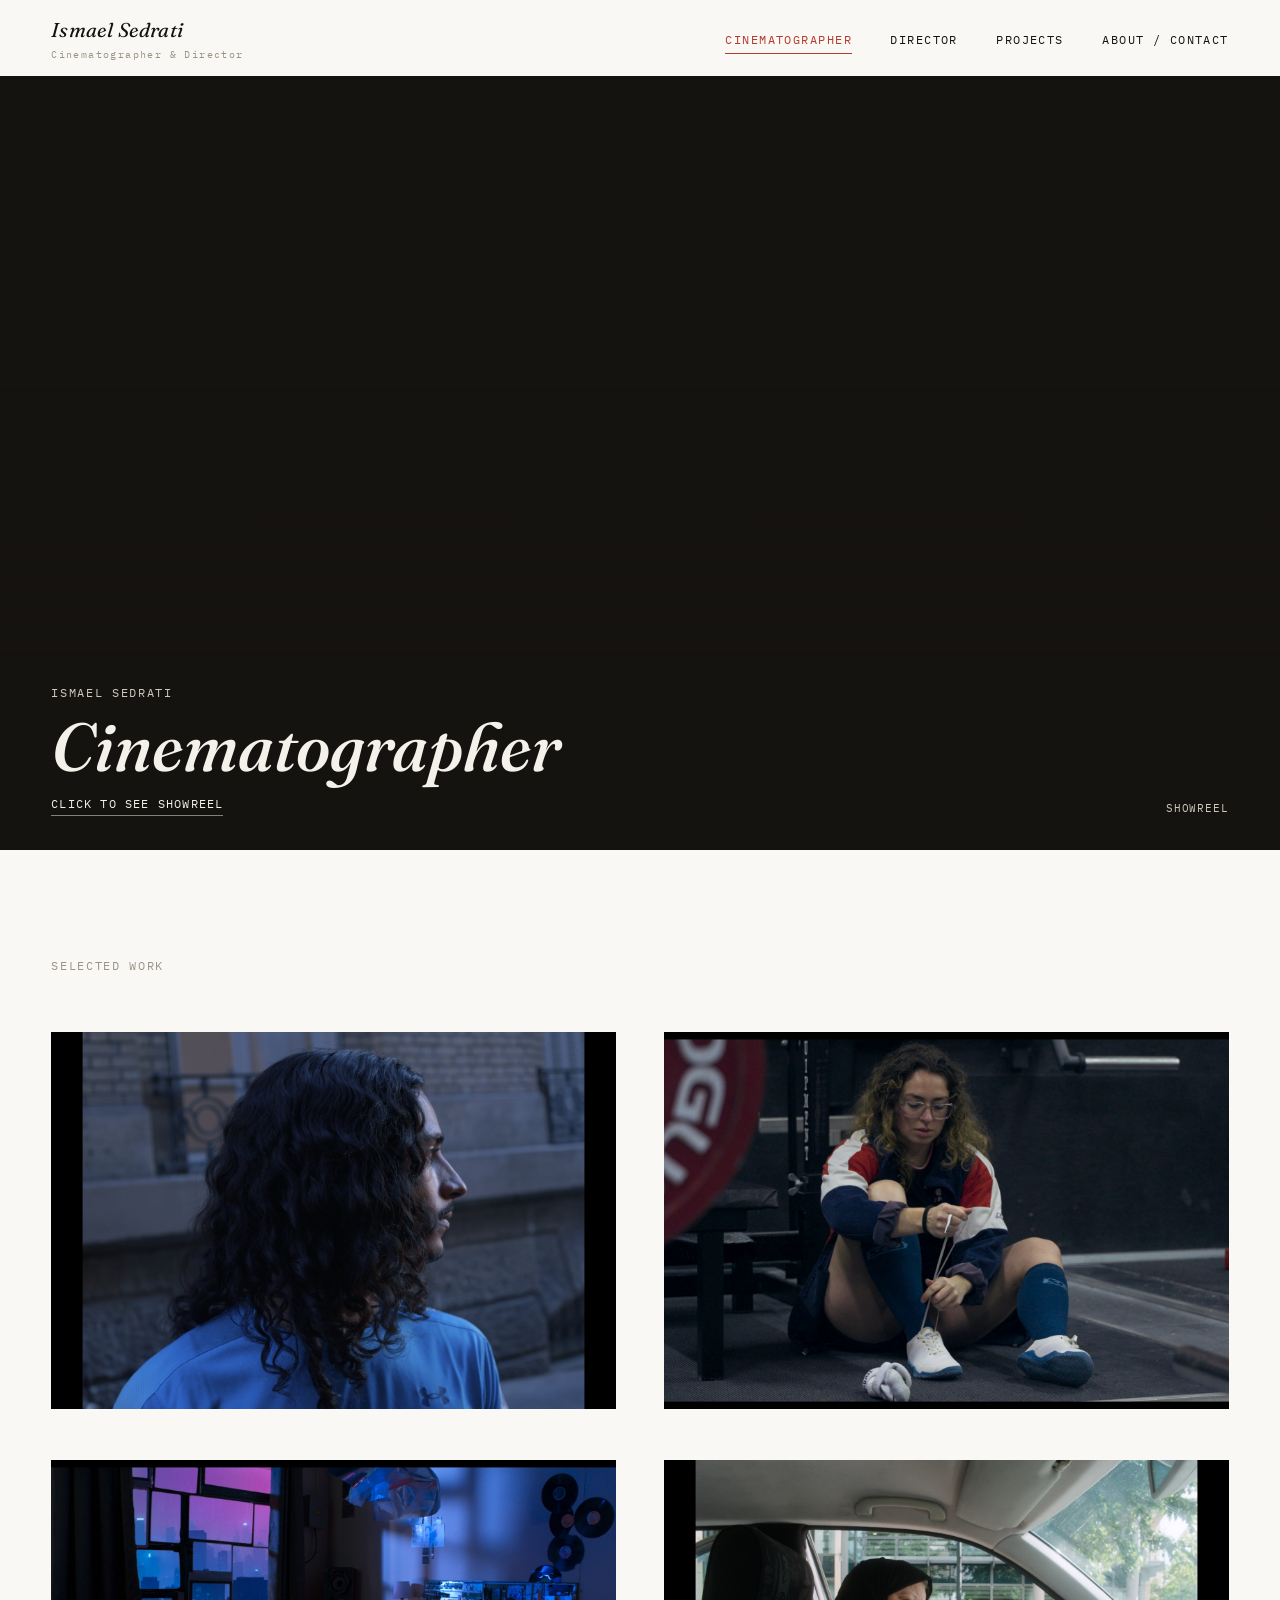
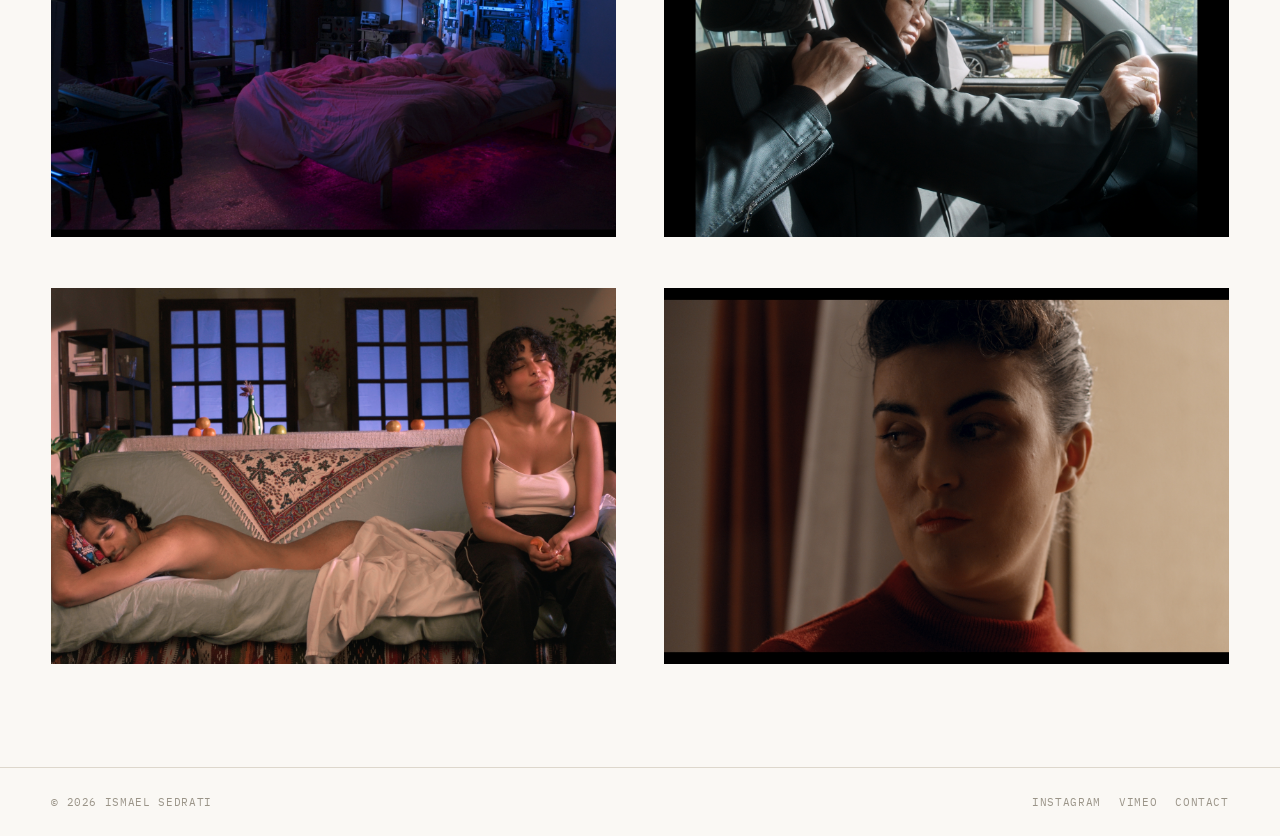
==== commit 4fa22dcd: "Update hero meta text in index.html" ====
--- a/index.html
+++ b/index.html
@@ -47,7 +47,7 @@
     <h1>Cinematographer</h1>
     <a class="hero-reel-link" href="https://vimeo.com/1223077782" target="_blank" rel="noopener">Click to see Showreel</a>
   </div>
-  <div class="hero-meta">Showreel — 2026</div>
+  <div class="hero-meta">Showreel</div>
   </div>
 </header>
 
--- a/css/style.css
+++ b/css/style.css
@@ -63,7 +63,6 @@
   display:flex; align-items:center; justify-content:space-between;
   padding:0 var(--gutter);
   background:var(--paper); 
-  border-bottom:1px solid var(--line);
 }
 .site-nav .brand{
   font-family:var(--font-display);
@@ -163,6 +162,20 @@
   font-size:12px; letter-spacing:.14em; text-transform:uppercase;
   color:#cfc9bd; margin-bottom:10px; display:block;
 }
+.hero-reel-link{
+  display:inline-block;
+  margin-top:14px;
+  font-family:var(--font-mono);
+  font-size:12px; letter-spacing:.1em; text-transform:uppercase;
+  color:#f4f1ea;
+  border-bottom:1px solid rgba(244,241,234,.5);
+  padding-bottom:2px;
+  transition:border-color .2s ease, color .2s ease;
+}
+.hero-reel-link:hover{
+  color:var(--accent);
+  border-color:var(--accent);
+}
 .hero-meta{
   font-family:var(--font-mono);
   font-size:11px; letter-spacing:.08em; text-transform:uppercase;
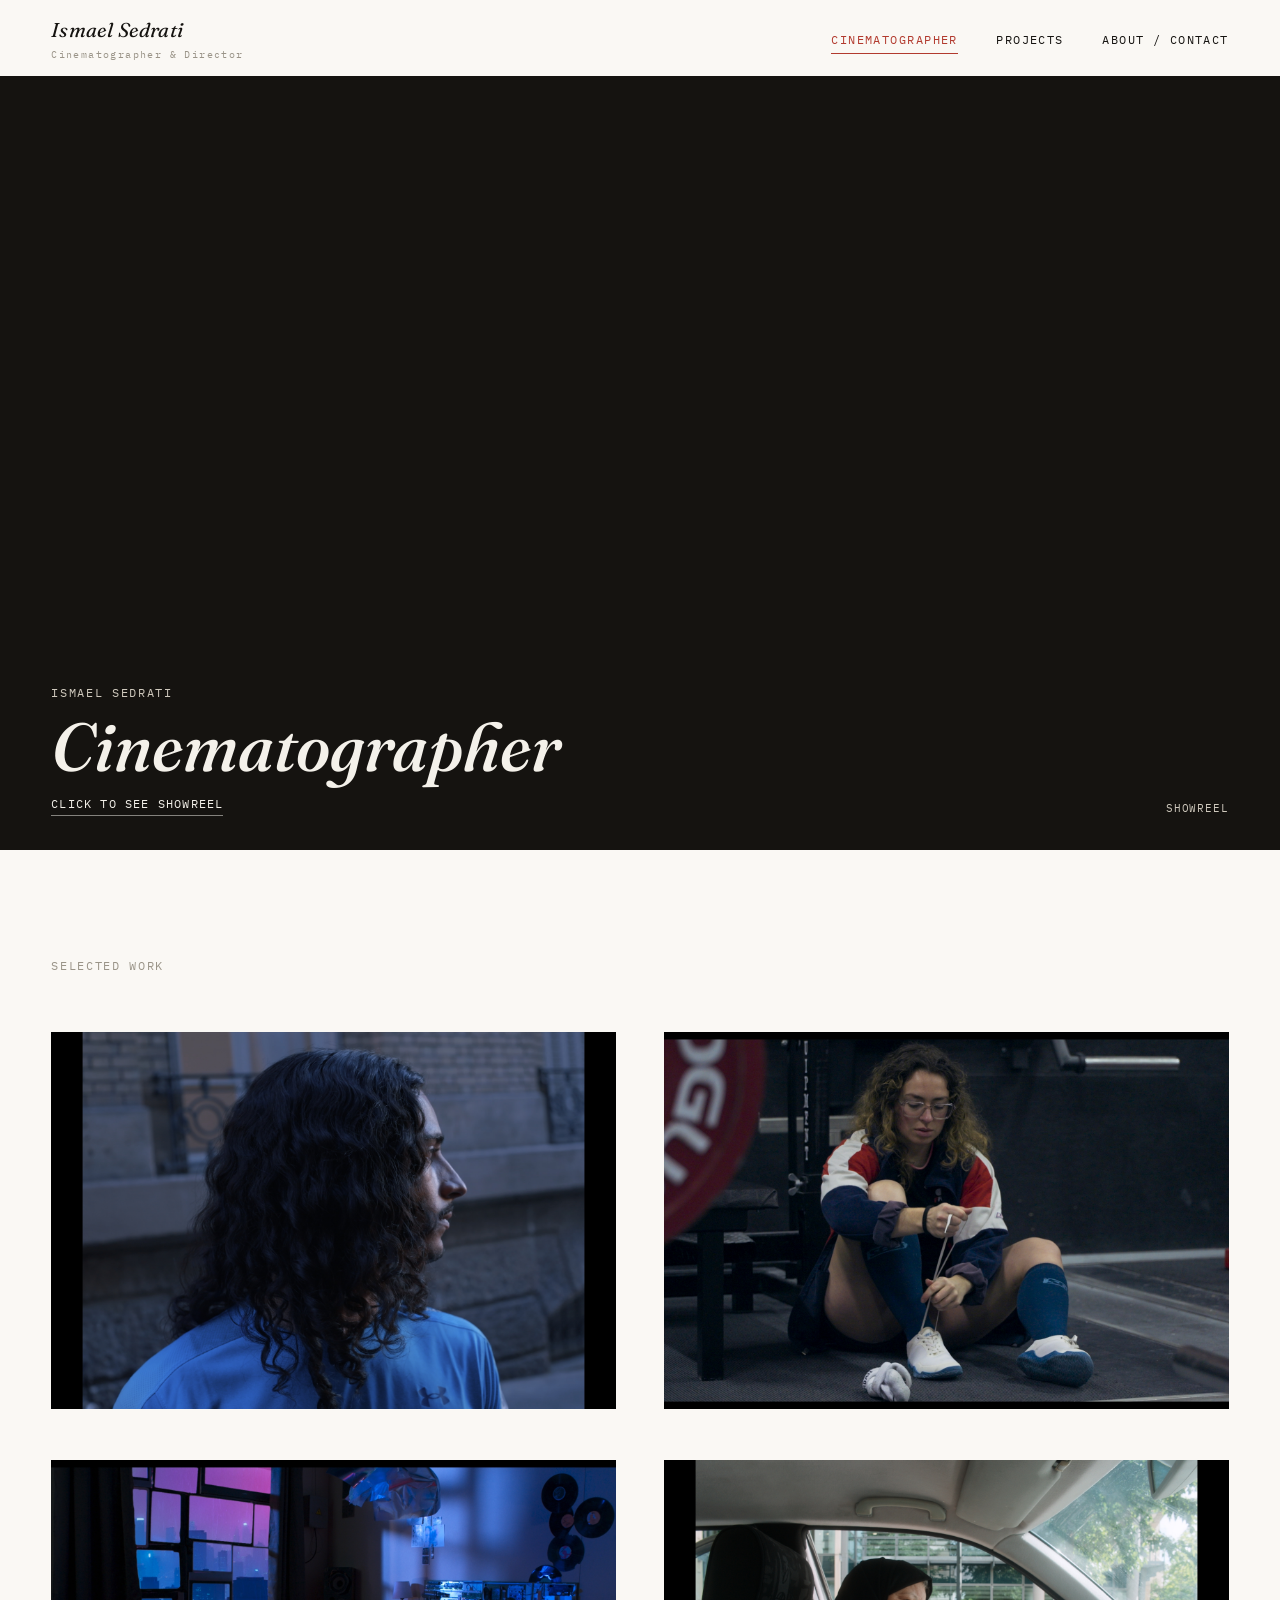
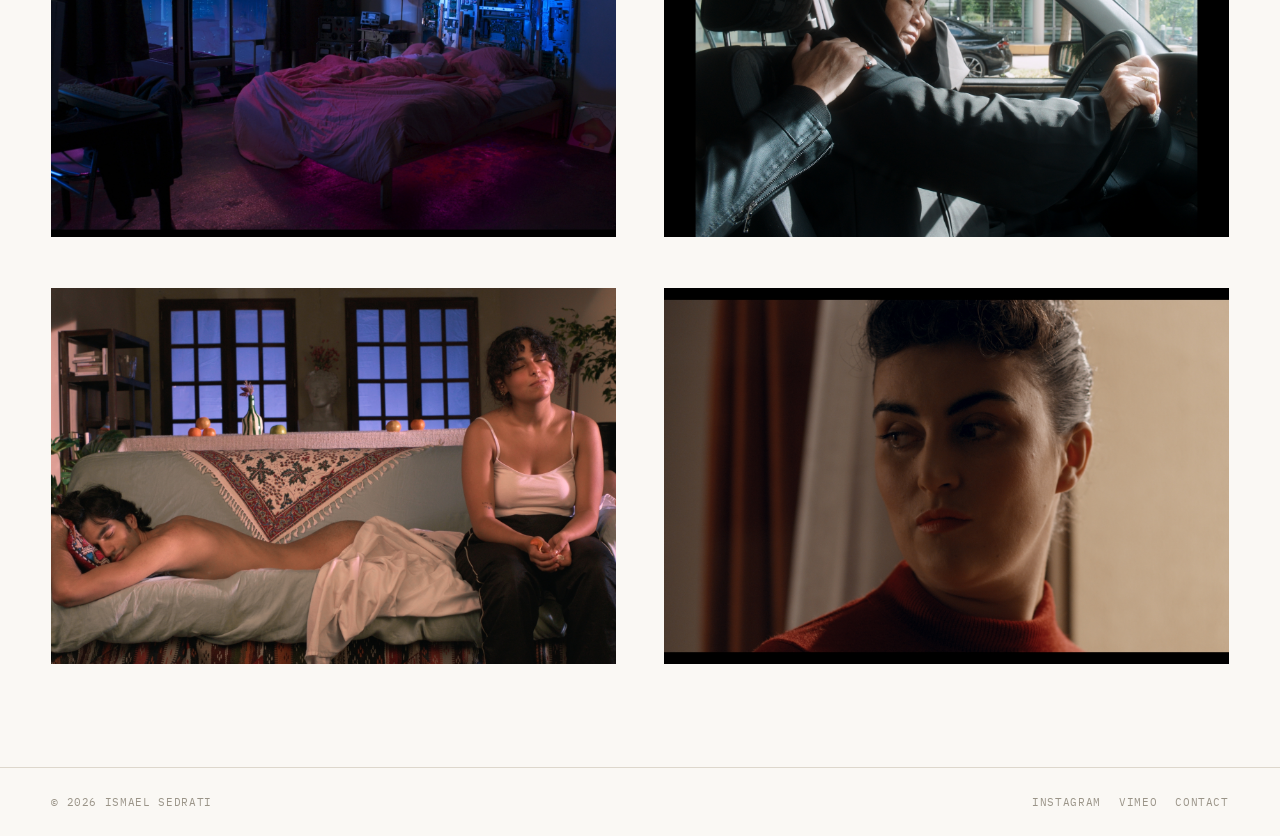
==== commit 1933ac42: "Comment out Director link in index.html Comment out the Director link in the navigation menu." ====
--- a/index.html
+++ b/index.html
@@ -18,7 +18,7 @@
   <button class="nav-toggle" aria-expanded="false" aria-label="Menu">Menu</button>
   <ul class="nav-links">
     <li><a href="index.html" aria-current="page">Cinematographer</a></li>
-    <li><a href="director.html">Director</a></li>
+    <!-- <li><a href="director.html">Director</a></li> -->
     <li><a href="projects.html">Projects</a></li>
     <li><a href="about.html">About / Contact</a></li>
   </ul>
@@ -61,8 +61,8 @@
 <footer class="site-footer">
   <span>© <span id="year"></span> Ismael Sedrati</span>
   <div class="socials">
-    <a href="#" target="_blank" rel="noopener">Instagram</a>
-    <a href="#" target="_blank" rel="noopener">Vimeo</a>
+    <a href="https://www.instagram.com/ismael_sedrati/" target="_blank" rel="noopener">Instagram</a>
+    <a href="https://vimeo.com/1223077782" target="_blank" rel="noopener">Vimeo</a>
     <a href="about.html">Contact</a>
   </div>
 </footer>
--- a/css/style.css
+++ b/css/style.css
@@ -94,6 +94,7 @@
   color:var(--accent);
   border-color:var(--accent);
 }
+
 .nav-toggle{ display:none; }
 
 @media (max-width: 720px){
@@ -107,22 +108,25 @@
     transition:opacity .2s ease, transform .2s ease;
   }
   .nav-links.is-open{ opacity:1; pointer-events:auto; transform:translateY(0); }
+
   .nav-links a{
-    padding:16px 0; border-bottom:1px solid var(--line); width:100%;
+    display:block;
+    width:100%;
+    padding:20px 6px;
+    border-bottom:1px solid var(--line) !important;
+    border-left:3px solid transparent !important;
+    color:var(--ink);
   }
-  .nav-links a{
-  border-left:3px solid transparent;
-  padding-left:10px;
-   }
-   .nav-links a[aria-current="page"]{
-     border-bottom-color:var(--line);
-     border-left-color:var(--accent);
-   } 
+  .nav-links a[aria-current="page"]{
+    border-bottom:1px solid var(--line) !important;
+    border-left:3px solid var(--accent) !important;
+    color:var(--ink);
+    background:var(--paper-raised);
+  }
   .nav-toggle{
     display:block; font-family:var(--font-mono); font-size:12px; letter-spacing:.1em; text-transform:uppercase;
   }
 }
-
 /* =====================================================
    HERO / SHOWREEL (index.html)
    ===================================================== */
@@ -252,6 +256,23 @@
   position:absolute; inset:auto 14px 14px auto;
   font-family:var(--font-mono); font-size:10px; letter-spacing:.1em;
   color:var(--ink-faint); background:var(--paper); padding:4px 8px;
+}
+.still-title-overlay{
+  position:absolute; inset:0;
+  display:flex; align-items:center; justify-content:center;
+  text-align:center; padding:20px;
+  background:rgba(21,19,16,0);
+  color:#f4f1ea;
+  font-family:var(--font-display);
+  font-style:italic; font-weight:500;
+  font-size:clamp(18px,2.2vw,26px);
+  opacity:0;
+  transition:opacity .35s ease, background .35s ease;
+  pointer-events:none;
+}
+.project-card:hover .still-title-overlay{
+  opacity:1;
+  background:rgba(21,19,16,.45);
 }
 .still-wrap .play-tag{
   position:absolute; top:14px; right:14px;
